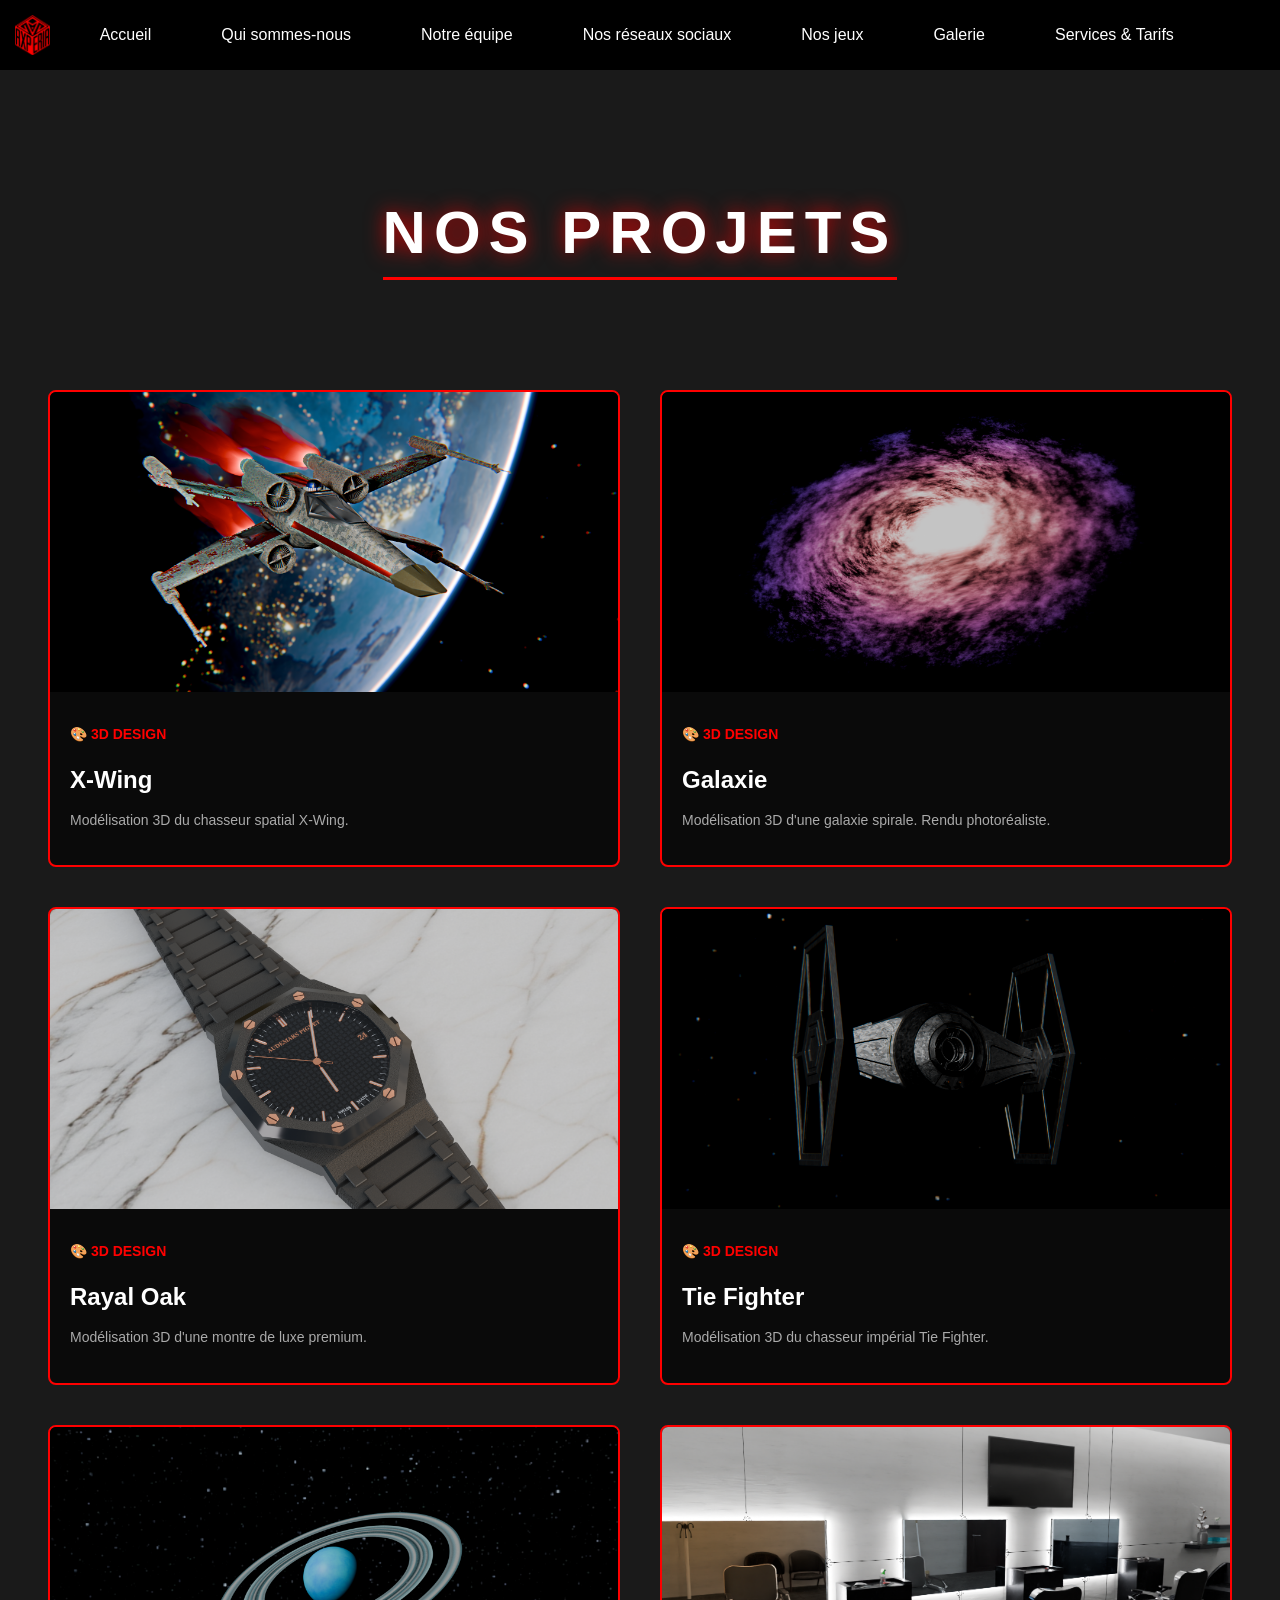
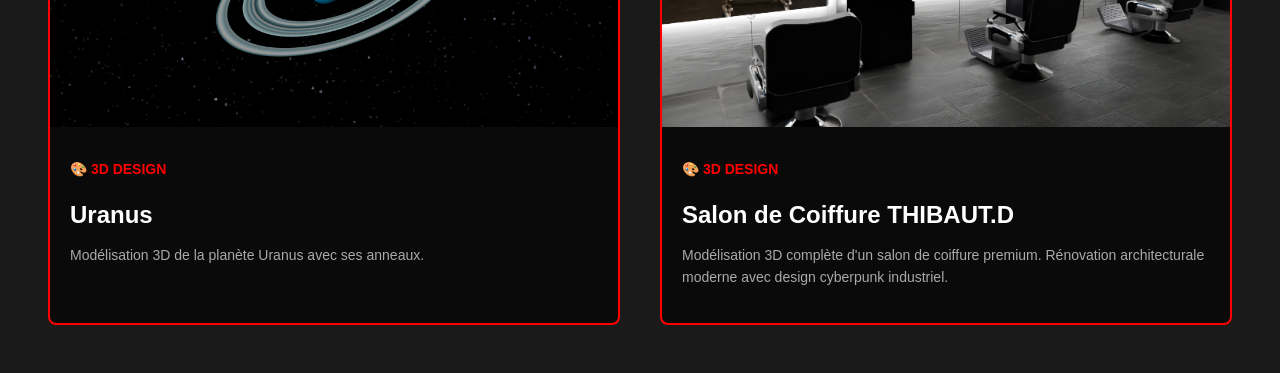
==== galerie.html @ 72c87a08 "Modification de textes" ====
<!DOCTYPE html>
<html lang="fr">
<head>
    <meta charset="UTF-8">
    <title>Galerie - SiteAxperia</title>
    <link rel="stylesheet" href="style.css">
</head>
<body>

    <nav>
        <img src="image/Design logo axpéria.png" alt="Logo">
        <a href="index.html">Accueil</a>
        <a href="index.html#qui">Qui sommes-nous</a>
        <a href="index.html#equipe">Notre équipe</a>
        <a href="index.html#reseaux">Nos réseaux sociaux</a>
        <a href="index.html#jeux">Nos jeux</a>
        <a href="galerie.html">Galerie</a>
        <a href="services.html">Services & Tarifs</a>
    </nav>

    <div class="projets-header">
        <h1>NOS PROJETS</h1>
    </div>

    <div class="projets-grid">

        <div class="projet-card">
            <div class="projet-image">
                <img src="image/X_WING.png" alt="X-Wing">
            </div>
            <div class="projet-info">
                <p class="projet-categorie">🎨 3D DESIGN</p>
                <h3>X-Wing</h3>
                <p class="projet-description">Modélisation 3D du chasseur spatial X-Wing.</p>
            </div>
        </div>

        <div class="projet-card">
            <div class="projet-image">
                <img src="image/Galaxie.png" alt="Galaxie">
            </div>
            <div class="projet-info">
                <p class="projet-categorie">🎨 3D DESIGN</p>
                <h3>Galaxie</h3>
                <p class="projet-description">Modélisation 3D d'une galaxie spirale. Rendu photoréaliste.</p>
            </div>
        </div>

        <div class="projet-card">
            <div class="projet-image">
                <img src="image/RAYAL_OAKpng.png" alt="Rayal Oak">
            </div>
            <div class="projet-info">
                <p class="projet-categorie">🎨 3D DESIGN</p>
                <h3>Rayal Oak</h3>
                <p class="projet-description">Modélisation 3D d'une montre de luxe premium.</p>
            </div>
        </div>

        <div class="projet-card">
            <div class="projet-image">
                <img src="image/starwars_fighter.png" alt="Tie Fighter">
            </div>
            <div class="projet-info">
                <p class="projet-categorie">🎨 3D DESIGN</p>
                <h3>Tie Fighter</h3>
                <p class="projet-description">Modélisation 3D du chasseur impérial Tie Fighter.</p>
            </div>
        </div>

        <div class="projet-card">
            <div class="projet-image">
                <img src="image/Uranus.png" alt="Uranus">
            </div>
            <div class="projet-info">
                <p class="projet-categorie">🎨 3D DESIGN</p>
                <h3>Uranus</h3>
                <p class="projet-description">Modélisation 3D de la planète Uranus avec ses anneaux.</p>
            </div>
        </div>

        <div class="projet-card">
            <div class="projet-image">
                <img src="image/image_saloncoiffure_2.png" alt="Salon de coiffure">
            </div>
            <div class="projet-info">
                <p class="projet-categorie">🎨 3D DESIGN</p>
                <h3>Salon de Coiffure THIBAUT.D</h3>
                <p class="projet-description">Modélisation 3D complète d'un salon de coiffure premium. Rénovation architecturale moderne avec design cyberpunk industriel.</p>
            </div>
        </div>

    </div>

    <script src="script.js"></script>

</body>
</html>
---- style.css ----
body {
    background-color: #262525;
    color: white;
}
.carte img {
    width: 200px;   /* largeur fixe */
    height: 150px;  /* hauteur fixe */
}
body {
    font-family: Arial, sans-serif;
    background-color: #1a1a1a;
    color: white;
    padding: 20px;
}

h1 {
    text-align: center;
    margin-bottom: 30px;
}

.galerie-container {
    display: flex;
    flex-wrap: wrap;
    justify-content: center;
    gap: 0;
}

.carte {
    text-align: center;
    padding: 15px;
    width: 200px;
    border-right: 1px solid #444;  /* fine barre de séparation */
}

.carte:last-child {
    border-right: none;  /* pas de barre sur la dernière carte */
}

.carte img {
    width: 180px;
    height: 180px;
    object-fit: cover;
    border-radius: 5px;
}

.carte p {
    margin-top: 8px;
    font-size: 14px;
    color: #ccc;
}
nav {
    position: fixed;  /* reste collée en haut même en scrollant */
    top: 0;
    width: 100%;
    background-color: #000000;
    display: flex;
    align-items: center;
    gap: 30px;
    padding: 10px 20px;
}

nav img {
    height: 40px;
}

nav a {
    color: white;
    text-decoration: none;
    font-size: 16px;
}

nav a:hover {
    color: red;
}
.carte img {
    transition: transform 0.3s ease;  /* animation fluide */
}

.carte img:hover {
    transform: scale(1.1);  /* zoom de 10% */
    cursor: pointer;
}
.contenu {
    opacity: 0;
    transition: opacity 1s ease;
}
body {
    padding-top: 70px;  /* pousse le contenu sous la navbar */
}

h1 {
    text-align: center;
    margin-top: 40px;
    font-size: 42px;
}
a[href^="mailto"] {
    color: white;
    text-decoration: none;
}

a[href^="mailto"]:hover {
    text-decoration: underline;
}
.sous-titre {
    text-align: center;
    font-size: 24px;
    color: #aaaaaa;  /* gris clair pour le différencier du titre */
    font-weight: normal;
    margin-top: 0;
}

/* Équipe */
.equipe {
    display: flex;
    gap: 30px;
    margin: 20px 0;
}

.membre {
    text-align: center;
    background-color: #222;
    padding: 15px;
    border-radius: 10px;
    width: 150px;
}

.membre img {
    width: 100px;
    height: 100px;
    border-radius: 50%;
    object-fit: cover;
}

.role {
    color: red;
    font-size: 13px;
}

/* Jeux */
.jeux {
    display: flex;
    gap: 20px;
    margin: 20px 0;
}

.jeu {
    background-color: #222;
    padding: 20px;
    border-radius: 10px;
    flex: 1;
    border-left: 3px solid red;
}

.statut {
    background-color: red;
    color: white;
    padding: 3px 10px;
    border-radius: 20px;
    font-size: 12px;
}

/* Réseaux */
.reseaux {
    display: flex;
    gap: 15px;
    margin: 20px 0;
}

.reseaux a {
    background-color: #222;
    color: white;
    padding: 10px 20px;
    border-radius: 8px;
    text-decoration: none;
    border: 1px solid #444;
}

.reseaux a:hover {
    border-color: red;
    color: red;
}

.contenu h3 {
    font-size: 28px;
    margin-top: 40px;
    margin-bottom: 15px;
}

.contenu h4 {
    font-size: 28px;
    margin-top: 40px;
    margin-bottom: 15px;
}

.contenu h6 {
    font-size: 28px;
    margin-top: 40px;
    margin-bottom: 15px;
}

html {
    scroll-behavior: smooth;
}
@media (max-width: 768px) {

    /* Navbar */
    nav {
        flex-wrap: wrap;
        justify-content: center;
        gap: 8px;
        padding: 10px;
    }

    nav img {
        width: 100%;
        height: 35px;
        object-fit: contain;
    }

    nav a {
        font-size: 12px;
        padding: 4px 8px;
        background-color: #222;
        border-radius: 5px;
    }

    /* Contenu */
    .contenu {
        padding: 10px 15px;
    }

    h1 {
        font-size: 26px;
        text-align: center;
    }

    .sous-titre {
        font-size: 16px;
        text-align: center;
    }

    /* Equipe */
    .equipe {
        flex-direction: column;
        align-items: center;
    }

    .membre {
        width: 90%;
    }

    /* Jeux */
    .jeux {
        flex-direction: column;
    }

    .jeu {
        width: 100%;
    }

    /* Réseaux */
    .reseaux {
        flex-direction: column;
        align-items: flex-start;
        gap: 10px;
    }

    .reseaux a {
        width: 90%;
        text-align: center;
    }

    /* Bouton retour en haut */
    #btnHaut {
        width: 40px;
        height: 40px;
        font-size: 18px;
        bottom: 15px;
        right: 15px;
    }

    /* Galerie */
    .galerie-container {
        flex-direction: column;
        align-items: center;
    }

    .carte {
        width: 90%;
        border-right: none;
        border-bottom: 1px solid #444;
    }

    .carte img {
        width: 100%;
        height: 250px;
    }
}

footer {
    background-color: #0a0a0a;
    color: #666;
    text-align: center;
    padding: 20px;
    margin-top: 80px;
    border-top: 1px solid #222;
    font-size: 13px;
}

/* Header projets */
.projets-header {
    text-align: center;
    margin: 80px 0 60px;
}

.projets-header h1 {
    font-size: 60px;
    color: white;
    letter-spacing: 8px;
    text-shadow: 0 0 20px rgba(255, 0, 0, 0.8);
    border-bottom: 3px solid red;
    display: inline-block;
    padding-bottom: 10px;
}

/* Grille de projets */
.projets-grid {
    display: grid;
    grid-template-columns: repeat(auto-fit, minmax(400px, 1fr));
    gap: 40px;
    max-width: 1400px;
    margin: 0 auto;
    padding: 20px;
}

/* Carte projet */
.projet-card {
    background-color: #0a0a0a;
    border: 2px solid red;
    border-radius: 8px;
    overflow: hidden;
    transition: transform 0.3s;
}

.projet-card:hover {
    transform: translateY(-5px);
}

.projet-image {
    position: relative;
    height: 300px;
    overflow: hidden;
}

.projet-image img {
    width: 100%;
    height: 100%;
    object-fit: cover;
}

.badge {
    position: absolute;
    top: 15px;
    right: 15px;
    padding: 8px 15px;
    border-radius: 20px;
    font-size: 12px;
    font-weight: bold;
}

.badge.termine {
    background-color: #28a745;
    color: white;
}

.badge.en-cours {
    background-color: #ffc107;
    color: black;
}

.projet-info {
    padding: 20px;
}

.projet-categorie {
    color: red;
    font-size: 14px;
    margin-bottom: 10px;
    font-weight: bold;
}

.projet-info h3 {
    font-size: 24px;
    margin-bottom: 15px;
    color: white;
}

.projet-description {
    color: #aaa;
    font-size: 14px;
    line-height: 1.6;
}

@media (max-width: 768px) {
    .projets-grid {
        grid-template-columns: 1fr;
    }
}

nav {
    position: fixed;
    top: 0;
    left: 0;
    right: 0;
    background-color: #000000;
    display: flex;
    align-items: center;
    gap: 30px;
    padding: 10px 20px;
    z-index: 1000;
}

.services-container {
    max-width: 900px;
    margin: 100px auto 60px;
    padding: 40px;
}

.services-container h1 {
    text-align: center;
    font-size: 50px;
    color: white;
    letter-spacing: 6px;
    margin-bottom: 60px;
    border-bottom: 3px solid red;
    display: inline-block;
    padding-bottom: 10px;
    width: 100%;
}

.service-card {
    background-color: #0a0a0a;
    border: 2px solid red;
    border-radius: 10px;
    padding: 40px;
    margin-bottom: 40px;
}

.service-card h2 {
    color: red;
    font-size: 28px;
    margin-bottom: 15px;
}

.service-card p {
    color: #aaa;
    font-size: 16px;
    margin-bottom: 20px;
}

.service-card ul {
    list-style: none;
    padding: 0;
    margin: 20px 0;
}

.service-card ul li {
    color: #ccc;
    padding: 8px 0;
    border-bottom: 1px solid #222;
}

.service-card ul li:before {
    content: "✓ ";
    color: red;
    font-weight: bold;
    margin-right: 10px;
}

.btn-download {
    display: inline-block;
    background-color: #222;
    color: white;
    padding: 12px 25px;
    margin: 10px 10px 10px 0;
    border-radius: 8px;
    text-decoration: none;
    border: 1px solid #444;
}

.btn-download:hover {
    background-color: red;
    border-color: red;
}

.contact-cta {
    text-align: center;
    background-color: #111;
    padding: 40px;
    border-radius: 10px;
    margin-top: 40px;
}

.contact-cta h3 {
    color: white;
    font-size: 26px;
    margin-bottom: 15px;
}

.contact-cta p {
    color: #aaa;
    margin-bottom: 25px;
}

.btn-primary {
    display: inline-block;
    background-color: red;
    color: white;
    padding: 15px 30px;
    text-decoration: none;
    border-radius: 8px;
    font-weight: bold;
}

.btn-primary:hover {
    background-color: darkred;
}

nav {
    background: #000000;
    padding: 15px;
    text-align: center;
}

nav a {
    color: white;
    margin: 0 20px;
    text-decoration: none;
}
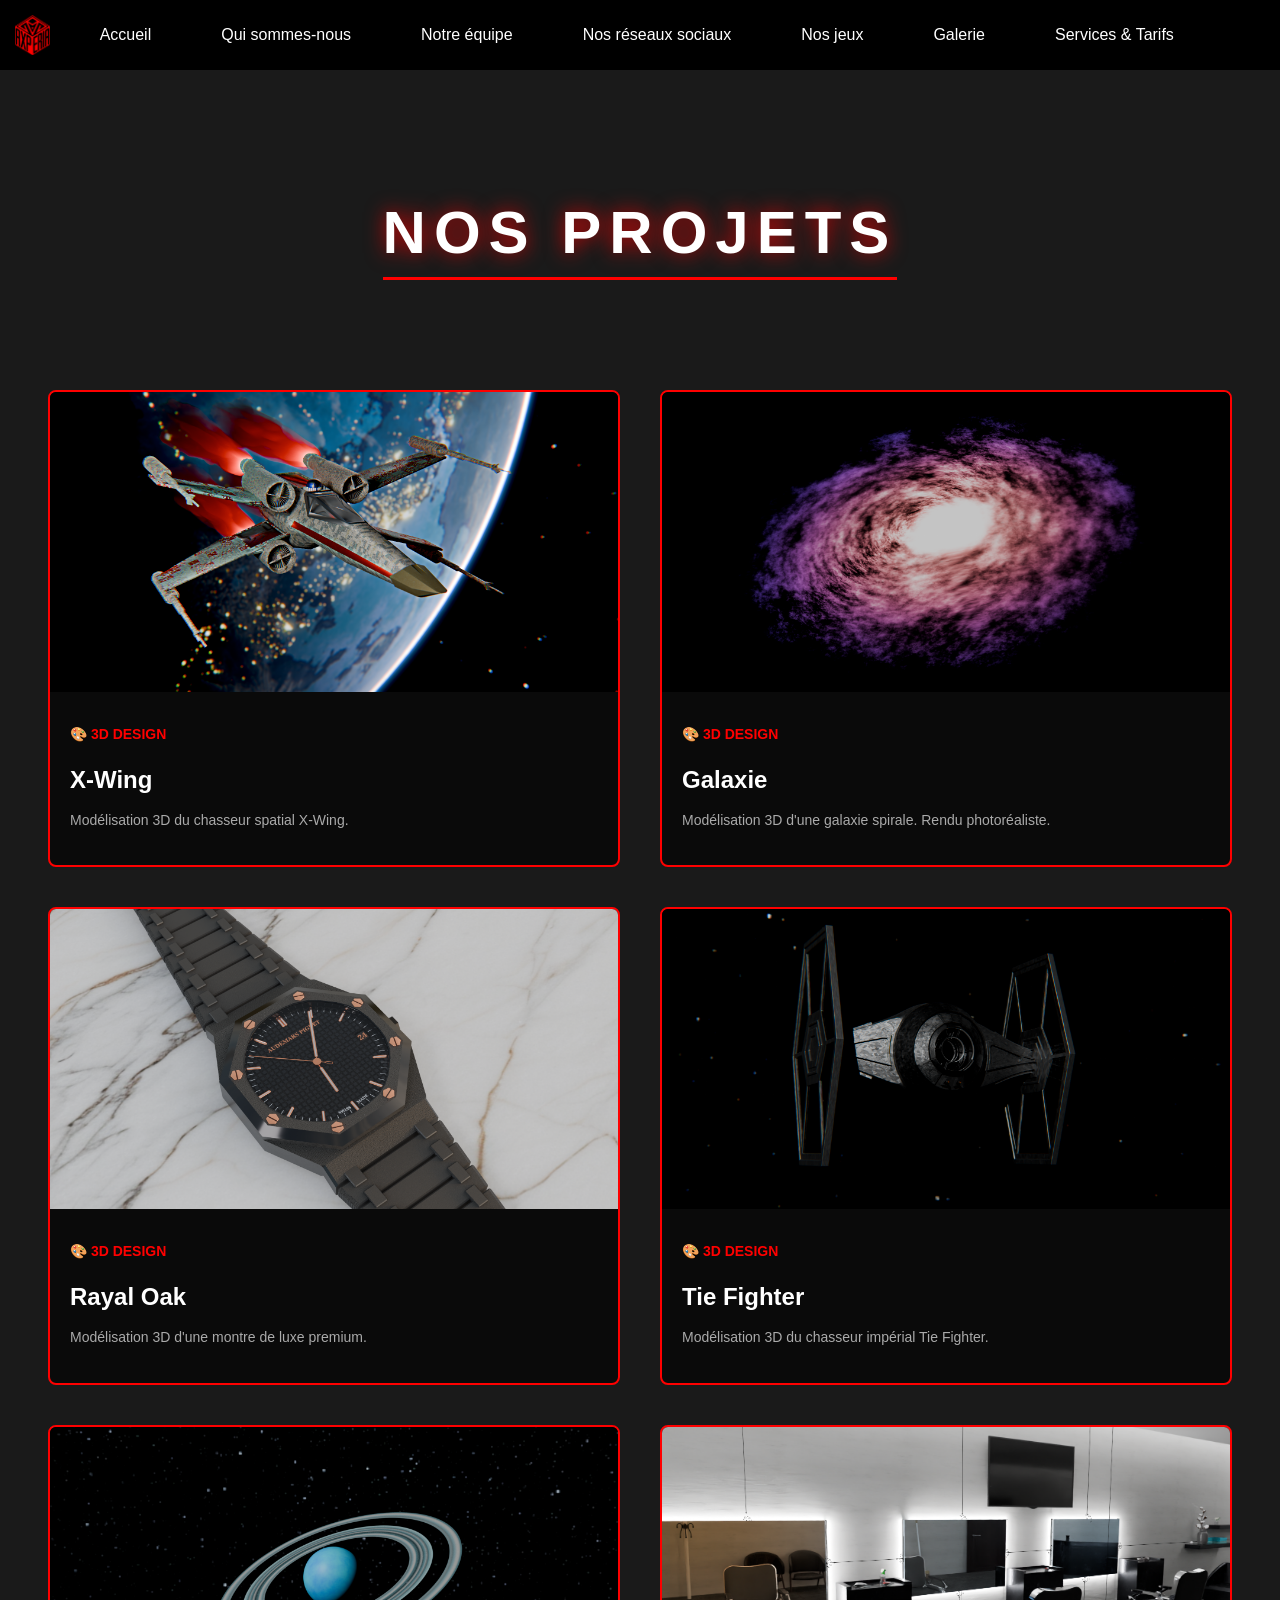
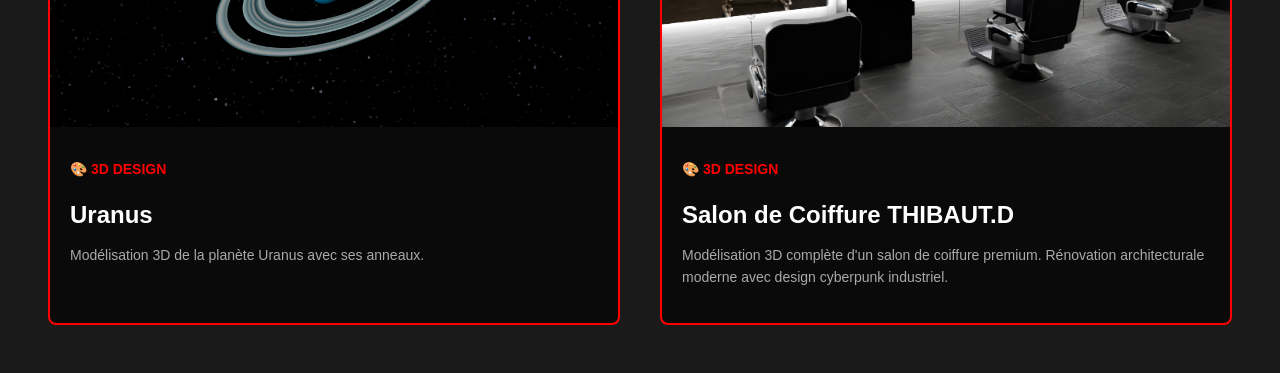
==== commit de1de94f: "Ajout favicon" ====
--- a/galerie.html
+++ b/galerie.html
@@ -4,6 +4,7 @@
     <meta charset="UTF-8">
     <title>Galerie - SiteAxperia</title>
     <link rel="stylesheet" href="style.css">
+    <link rel="icon" type="image/png" href="image/logo axpéria.png">
 </head>
 <body>
 
--- a/style.css
+++ b/style.css
@@ -536,4 +536,151 @@
     color: white;
     margin: 0 20px;
     text-decoration: none;
+}
+
+@media (max-width: 768px) {
+
+    /* Navbar plus compacte */
+    nav {
+        flex-wrap: wrap;
+        justify-content: center;
+        gap: 5px;
+        padding: 8px 10px;
+    }
+
+    nav img {
+        width: 40px;
+        height: 40px;
+        margin-bottom: 5px;
+    }
+
+    nav a {
+        font-size: 11px;
+        padding: 6px 10px;
+        background-color: #222;
+        border-radius: 5px;
+    }
+
+    /* Titres plus petits */
+    h1 {
+        font-size: 32px !important;
+        text-align: center;
+        line-height: 1.2;
+    }
+
+    h2 {
+        font-size: 24px;
+        text-align: center;
+    }
+
+    .sous-titre {
+        font-size: 16px;
+        text-align: center;
+    }
+
+    /* Contenu */
+    .contenu {
+        padding: 10px 15px;
+        margin-top: 120px; /* Espace pour la navbar fixe */
+    }
+
+    /* Équipe */
+    .equipe {
+        flex-direction: column;
+        align-items: center;
+    }
+
+    .membre {
+        width: 90%;
+        max-width: 300px;
+    }
+
+    /* Jeux */
+    .jeux {
+        flex-direction: column;
+    }
+
+    .jeu {
+        width: 100%;
+    }
+
+    /* Réseaux sociaux */
+    .reseaux {
+        flex-direction: column;
+        align-items: center;
+        gap: 10px;
+    }
+
+    .reseaux a {
+        width: 80%;
+        text-align: center;
+    }
+
+    /* Bouton retour en haut */
+    #btnHaut {
+        width: 45px;
+        height: 45px;
+        font-size: 20px;
+        bottom: 20px;
+        right: 20px;
+    }
+
+    /* Galerie */
+    .galerie-container {
+        flex-direction: column;
+        align-items: center;
+    }
+
+    .carte {
+        width: 95%;
+        border-right: none;
+        border-bottom: 1px solid #444;
+    }
+
+    .carte img {
+        width: 100%;
+        height: 200px;
+    }
+
+    /* Projets */
+    .projets-grid {
+        grid-template-columns: 1fr;
+        gap: 30px;
+        padding: 20px 15px;
+    }
+
+    .projet-card {
+        width: 100%;
+    }
+
+    /* Footer */
+    footer {
+        padding: 20px 15px;
+        font-size: 12px;
+    }
+
+    /* Services */
+    .services-container {
+        padding: 20px 15px;
+        margin-top: 100px;
+    }
+
+    .services-container h1 {
+        font-size: 32px;
+    }
+
+    .service-card {
+        padding: 20px;
+    }
+
+    .btn-download {
+        display: block;
+        width: 100%;
+        text-align: center;
+        margin: 10px 0;
+    }
+
+    .contact-cta {
+        padding: 25px 15px;
+    }
 }
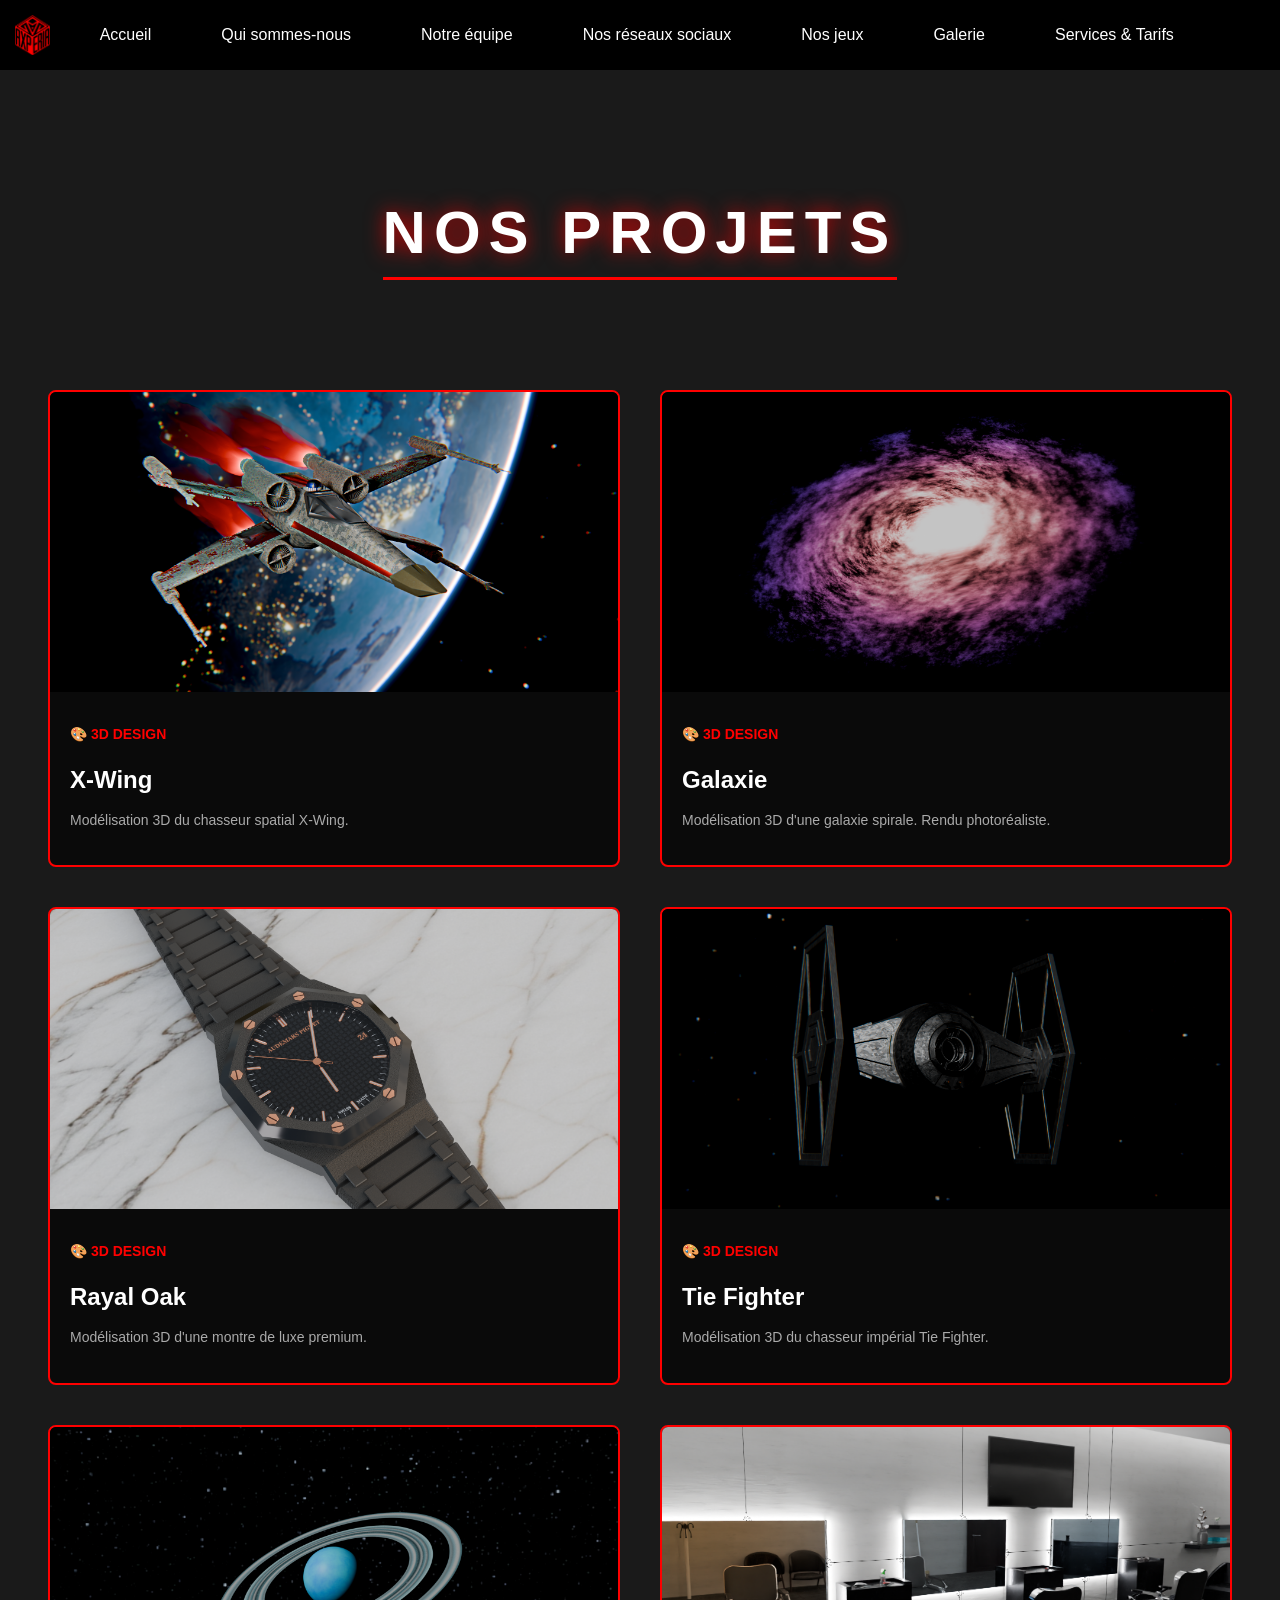
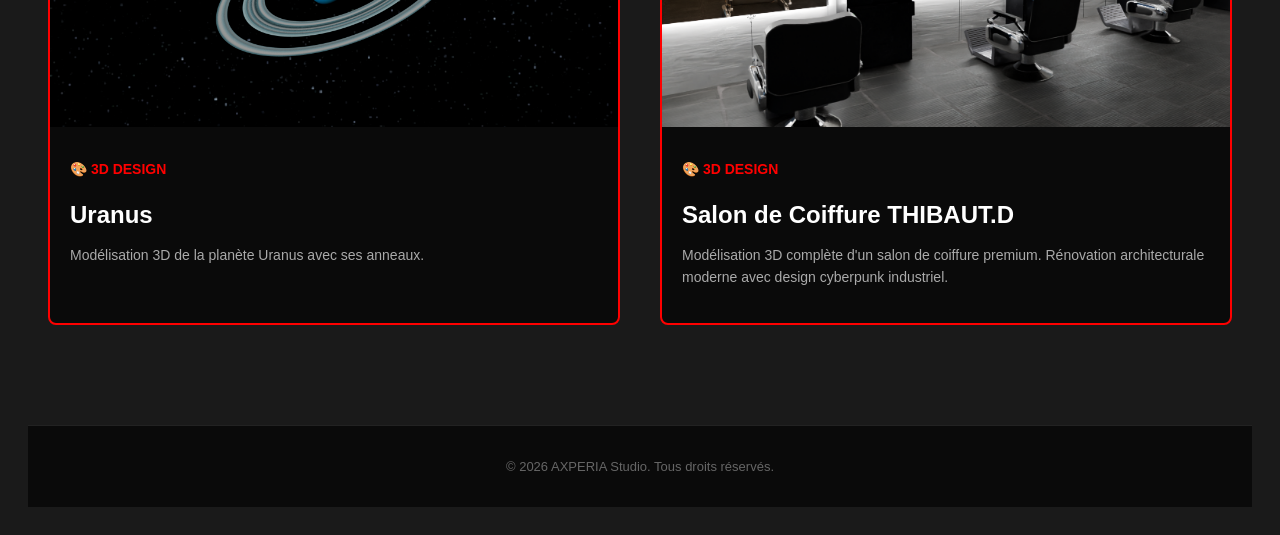
==== commit 4fef8471: "Add footer with copyright notice to galerie.html" ====
--- a/galerie.html
+++ b/galerie.html
@@ -95,5 +95,9 @@
 
     <script src="script.js"></script>
 
+    <footer>
+        <p>© 2026 AXPERIA Studio. Tous droits réservés.</p>
+    </footer>
+
 </body>
-</html>+</html>
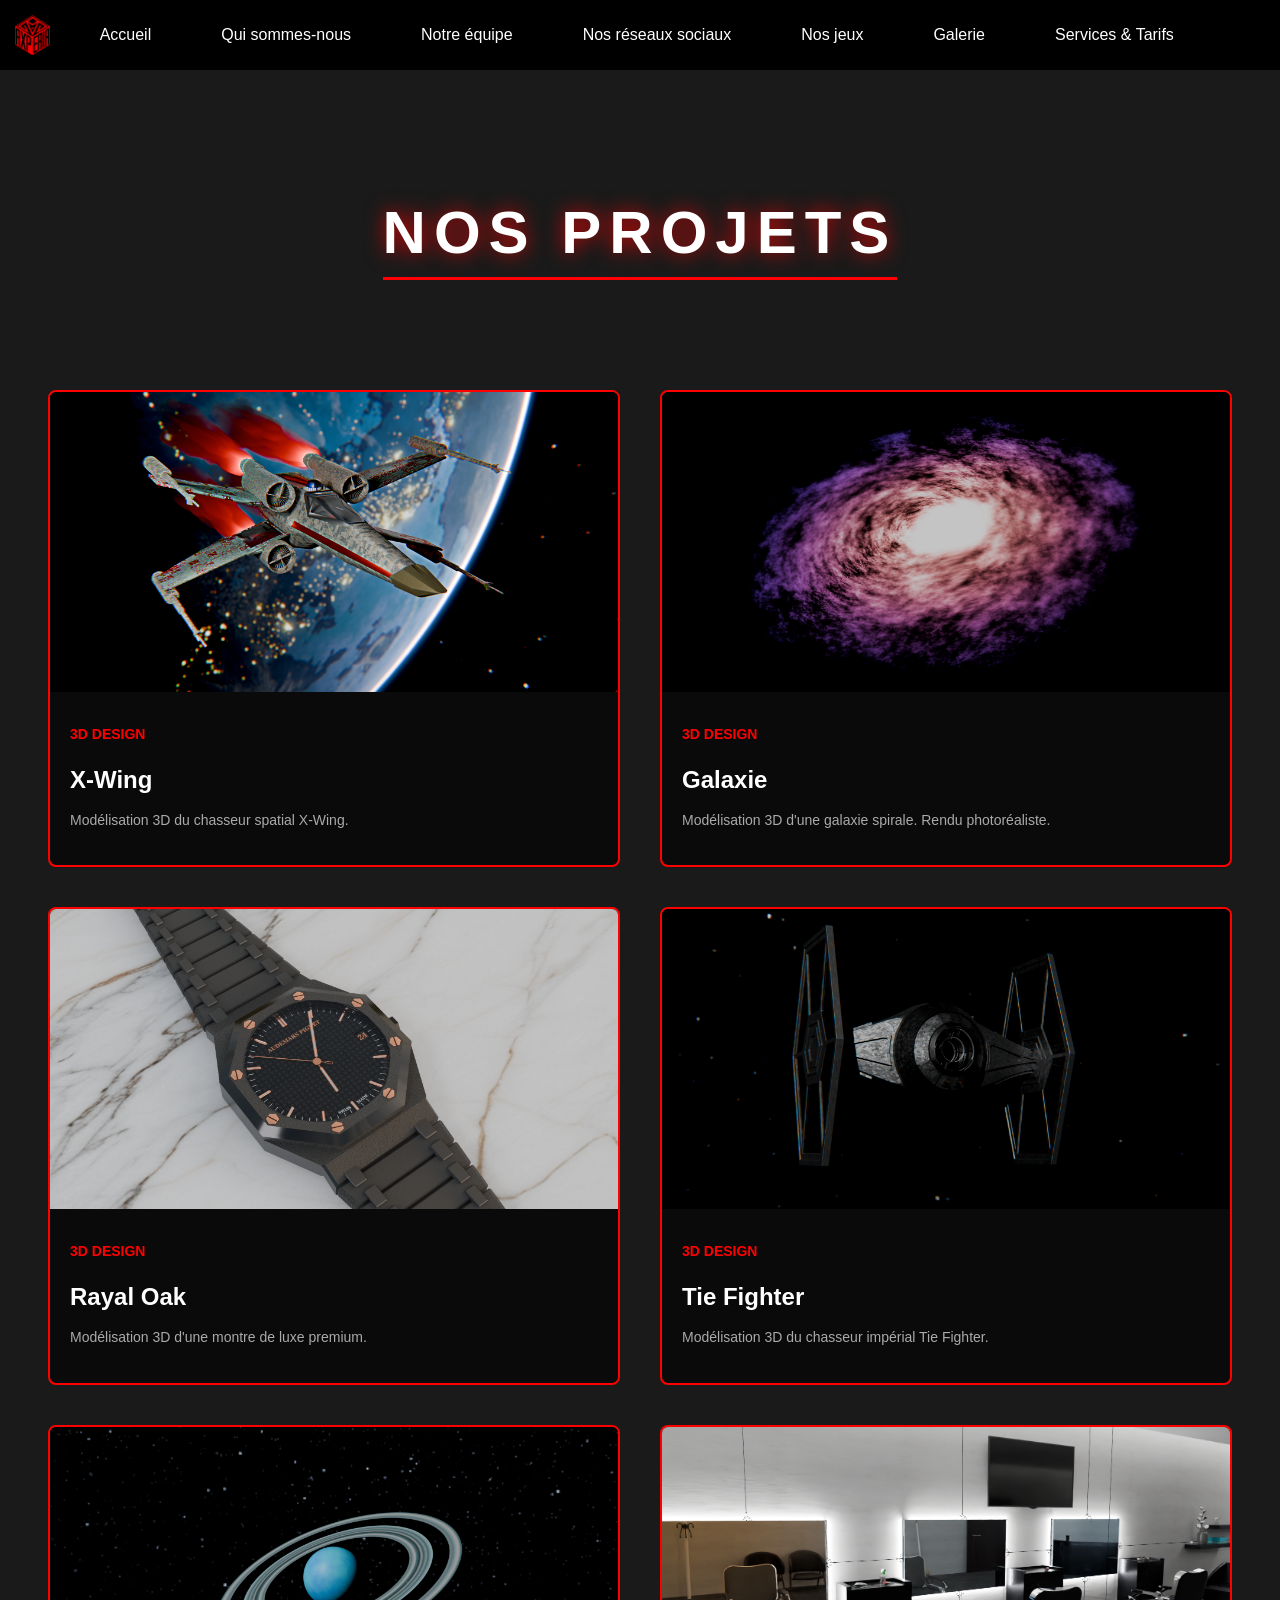
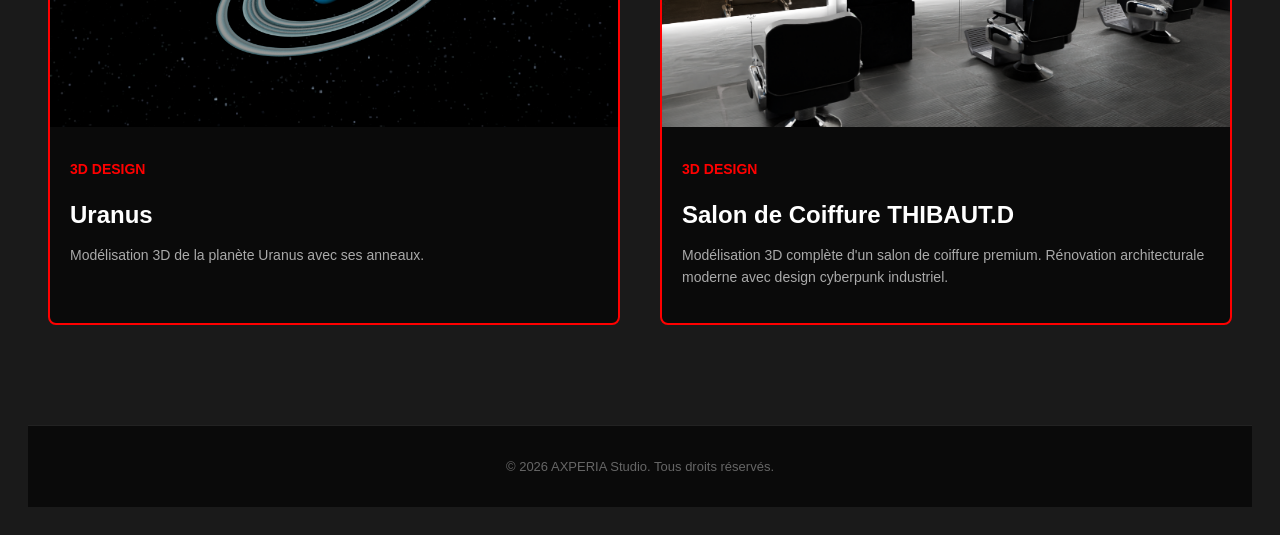
==== commit d7746e9c: "Ajout 2 jeux" ====
--- a/galerie.html
+++ b/galerie.html
@@ -30,7 +30,7 @@
                 <img src="image/X_WING.png" alt="X-Wing">
             </div>
             <div class="projet-info">
-                <p class="projet-categorie">🎨 3D DESIGN</p>
+                <p class="projet-categorie">3D DESIGN</p>
                 <h3>X-Wing</h3>
                 <p class="projet-description">Modélisation 3D du chasseur spatial X-Wing.</p>
             </div>
@@ -41,7 +41,7 @@
                 <img src="image/Galaxie.png" alt="Galaxie">
             </div>
             <div class="projet-info">
-                <p class="projet-categorie">🎨 3D DESIGN</p>
+                <p class="projet-categorie">3D DESIGN</p>
                 <h3>Galaxie</h3>
                 <p class="projet-description">Modélisation 3D d'une galaxie spirale. Rendu photoréaliste.</p>
             </div>
@@ -52,7 +52,7 @@
                 <img src="image/RAYAL_OAKpng.png" alt="Rayal Oak">
             </div>
             <div class="projet-info">
-                <p class="projet-categorie">🎨 3D DESIGN</p>
+                <p class="projet-categorie">3D DESIGN</p>
                 <h3>Rayal Oak</h3>
                 <p class="projet-description">Modélisation 3D d'une montre de luxe premium.</p>
             </div>
@@ -63,7 +63,7 @@
                 <img src="image/starwars_fighter.png" alt="Tie Fighter">
             </div>
             <div class="projet-info">
-                <p class="projet-categorie">🎨 3D DESIGN</p>
+                <p class="projet-categorie">3D DESIGN</p>
                 <h3>Tie Fighter</h3>
                 <p class="projet-description">Modélisation 3D du chasseur impérial Tie Fighter.</p>
             </div>
@@ -74,7 +74,7 @@
                 <img src="image/Uranus.png" alt="Uranus">
             </div>
             <div class="projet-info">
-                <p class="projet-categorie">🎨 3D DESIGN</p>
+                <p class="projet-categorie">3D DESIGN</p>
                 <h3>Uranus</h3>
                 <p class="projet-description">Modélisation 3D de la planète Uranus avec ses anneaux.</p>
             </div>
@@ -85,7 +85,7 @@
                 <img src="image/image_saloncoiffure_2.png" alt="Salon de coiffure">
             </div>
             <div class="projet-info">
-                <p class="projet-categorie">🎨 3D DESIGN</p>
+                <p class="projet-categorie">3D DESIGN</p>
                 <h3>Salon de Coiffure THIBAUT.D</h3>
                 <p class="projet-description">Modélisation 3D complète d'un salon de coiffure premium. Rénovation architecturale moderne avec design cyberpunk industriel.</p>
             </div>
--- a/style.css
+++ b/style.css
@@ -94,7 +94,7 @@
     font-size: 42px;
 }
 a[href^="mailto"] {
-    color: white;
+    color: rgb(255, 255, 255);
     text-decoration: none;
 }
 
@@ -533,7 +533,7 @@
 }
 
 nav a {
-    color: white;
+    color: rgb(255, 255, 255);
     margin: 0 20px;
     text-decoration: none;
 }
